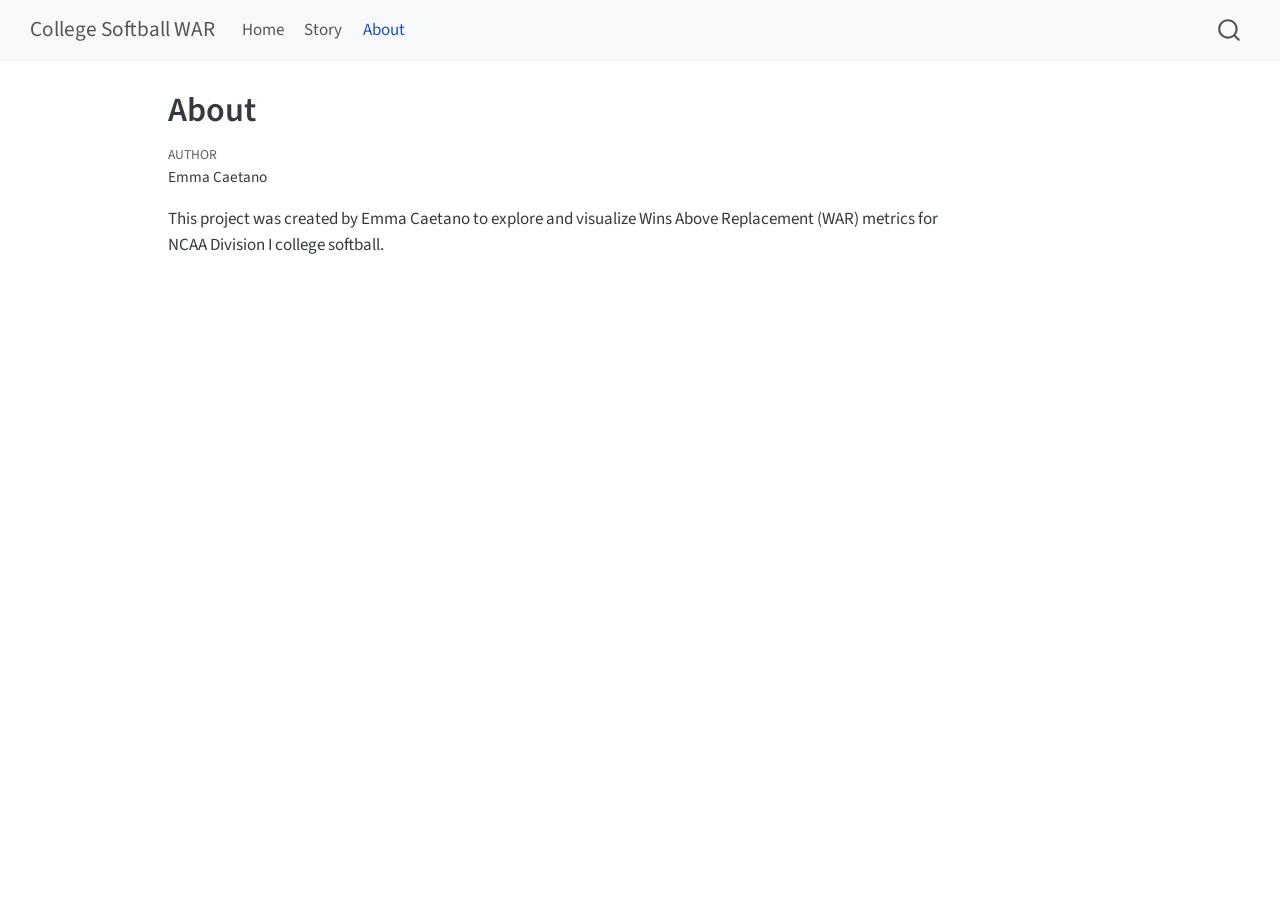
==== about.html @ a1eb8203 "Built site for gh-pages" ====
<!DOCTYPE html>
<html xmlns="http://www.w3.org/1999/xhtml" lang="en" xml:lang="en"><head>

<meta charset="utf-8">
<meta name="generator" content="quarto-1.10.18">

<meta name="viewport" content="width=device-width, initial-scale=1.0, user-scalable=yes">

<meta name="author" content="Emma Caetano">

<title>About – College Softball WAR</title>
<style>
/* Default styles provided by pandoc.
** See https://pandoc.org/MANUAL.html#variables-for-html for config info.
*/
span.smallcaps{font-variant: small-caps;}
div.columns{display: flex; gap: 1.5em;}
div.column{flex: auto;}
@media screen {
div.columns{gap: min(4vw, 1.5em);}
div.column{overflow-x: auto;}
}
div.hanging-indent{margin-left: 1.5em; text-indent: -1.5em;}
ul.task-list{list-style: none;}
ul.task-list li input[type="checkbox"] {
  width: 0.8em;
  margin: 0 0.8em 0.2em -1em; /* quarto-specific, see https://github.com/quarto-dev/quarto-cli/issues/4556 */ 
  vertical-align: middle;
}
</style>


<script src="site_libs/quarto-nav/quarto-nav.js"></script>
<script src="site_libs/quarto-nav/headroom.min.js"></script>
<script src="site_libs/clipboard/clipboard.min.js"></script>
<script src="site_libs/quarto-search/autocomplete.umd.js"></script>
<script src="site_libs/quarto-search/fuse.min.js"></script>
<script src="site_libs/quarto-search/quarto-search.js"></script>
<meta name="quarto:offset" content="./">
<script src="site_libs/quarto-html/quarto.js" type="module"></script>
<script src="site_libs/quarto-html/tabsets/tabsets.js" type="module"></script>
<script src="site_libs/quarto-html/popper.min.js"></script>
<script src="site_libs/quarto-html/tippy.umd.min.js"></script>
<script src="site_libs/quarto-html/anchor.min.js"></script>
<link href="site_libs/quarto-html/tippy.css" rel="stylesheet">
<link href="site_libs/quarto-html/quarto-syntax-highlighting-64a204ab8560d761af7679ceaba22944.css" rel="stylesheet" id="quarto-text-highlighting-styles">
<script src="site_libs/bootstrap/bootstrap.min.js"></script>
<link href="site_libs/bootstrap/bootstrap-icons.css" rel="stylesheet">
<link href="site_libs/bootstrap/bootstrap-3eaf8885052e939fbbbe2bfb513fc417.min.css" rel="stylesheet" append-hash="true" id="quarto-bootstrap" data-mode="light">
<script id="quarto-search-options" type="application/json">{
  "location": "navbar",
  "copy-button": false,
  "collapse-after": 3,
  "panel-placement": "end",
  "type": "overlay",
  "limit": 50,
  "keyboard-shortcut": [
    "f",
    "/",
    "s"
  ],
  "show-item-context": false,
  "language": {
    "search-no-results-text": "No results",
    "search-matching-documents-text": "matching documents",
    "search-copy-link-title": "Copy link to search",
    "search-hide-matches-text": "Hide additional matches",
    "search-more-match-text": "more match in this document",
    "search-more-matches-text": "more matches in this document",
    "search-clear-button-title": "Clear",
    "search-text-placeholder": "",
    "search-detached-cancel-button-title": "Cancel",
    "search-submit-button-title": "Submit",
    "search-label": "Search"
  }
}</script>


<link rel="stylesheet" href="styles.css">
</head>

<body class="nav-fixed quarto-light">

<div id="quarto-search-results"></div>
  <header id="quarto-header" class="headroom fixed-top">
    <nav class="navbar navbar-expand-lg " data-bs-theme="dark">
      <div class="navbar-container container-fluid">
      <div class="navbar-brand-container mx-auto">
    <a class="navbar-brand" href="./index.html">
    <span class="navbar-title">College Softball WAR</span>
    </a>
  </div>
            <div id="quarto-search" class="" title="Search"></div>
          <button class="navbar-toggler" type="button" data-bs-toggle="collapse" data-bs-target="#navbarCollapse" aria-controls="navbarCollapse" role="menu" aria-expanded="false" aria-label="Toggle navigation" onclick="if (window.quartoToggleHeadroom) { window.quartoToggleHeadroom(); }">
  <span class="navbar-toggler-icon"></span>
</button>
          <div class="collapse navbar-collapse" id="navbarCollapse">
            <ul class="navbar-nav navbar-nav-scroll me-auto">
  <li class="nav-item">
    <a class="nav-link" href="./index.html"> 
<span class="menu-text">Home</span></a>
  </li>  
  <li class="nav-item">
    <a class="nav-link" href="./story.html"> 
<span class="menu-text">Story</span></a>
  </li>  
  <li class="nav-item">
    <a class="nav-link active" href="./about.html" aria-current="page"> 
<span class="menu-text">About</span></a>
  </li>  
</ul>
          </div> <!-- /navcollapse -->
            <div class="quarto-navbar-tools">
</div>
      </div> <!-- /container-fluid -->
    </nav>
</header>
<!-- content -->
<div id="quarto-content" class="quarto-container page-columns page-rows-contents page-layout-article page-navbar">
<!-- sidebar -->
<!-- margin-sidebar -->
    <div id="quarto-margin-sidebar" class="sidebar margin-sidebar zindex-bottom">
        
    </div>
<!-- main -->
<main class="content" id="quarto-document-content">

<header id="title-block-header" class="quarto-title-block default">
<div class="quarto-title">
<h1 class="title">About</h1>
</div>



<div class="quarto-title-meta">

    <div>
    <div class="quarto-title-meta-heading">Author</div>
    <div class="quarto-title-meta-contents">
             <p>Emma Caetano </p>
          </div>
  </div>
    
  
    
  </div>
  


</header>


<p>This project was created by Emma Caetano to explore and visualize Wins Above Replacement (WAR) metrics for NCAA Division I college softball.</p>



</main> <!-- /main -->
<script id="quarto-html-after-body" type="application/javascript">
  window.document.addEventListener("DOMContentLoaded", function (event) {
    const icon = "";
    const anchorJS = new window.AnchorJS();
    anchorJS.options = {
      placement: 'right',
      icon: icon
    };
    anchorJS.add('.anchored');
    const isCodeAnnotation = (el) => {
      for (const clz of el.classList) {
        if (clz.startsWith('code-annotation-')) {                     
          return true;
        }
      }
      return false;
    }
    const onCopySuccess = function(e) {
      // button target
      const button = e.trigger;
      // don't keep focus
      button.blur();
      // flash "checked"
      button.classList.add('code-copy-button-checked');
      var currentTitle = button.getAttribute("title");
      button.setAttribute("title", "Copied!");
      let tooltip;
      if (window.bootstrap) {
        button.setAttribute("data-bs-toggle", "tooltip");
        button.setAttribute("data-bs-placement", "left");
        button.setAttribute("data-bs-title", "Copied!");
        tooltip = new bootstrap.Tooltip(button, 
          { trigger: "manual", 
            customClass: "code-copy-button-tooltip",
            offset: [0, -8]});
        tooltip.show();    
      }
      setTimeout(function() {
        if (tooltip) {
          tooltip.hide();
          button.removeAttribute("data-bs-title");
          button.removeAttribute("data-bs-toggle");
          button.removeAttribute("data-bs-placement");
        }
        button.setAttribute("title", currentTitle);
        button.classList.remove('code-copy-button-checked');
      }, 1000);
      // clear code selection
      e.clearSelection();
    }
    const getTextToCopy = function(trigger) {
      const outerScaffold = trigger.parentElement.cloneNode(true);
      const codeEl = outerScaffold.querySelector('code');
      for (const childEl of codeEl.children) {
        if (isCodeAnnotation(childEl)) {
          childEl.remove();
        }
      }
      return codeEl.innerText;
    }
    const clipboard = new window.ClipboardJS('.code-copy-button:not([data-in-quarto-modal])', {
      text: getTextToCopy
    });
    clipboard.on('success', onCopySuccess);
    if (window.document.getElementById('quarto-embedded-source-code-modal')) {
      const clipboardModal = new window.ClipboardJS('.code-copy-button[data-in-quarto-modal]', {
        text: getTextToCopy,
        container: window.document.getElementById('quarto-embedded-source-code-modal')
      });
      clipboardModal.on('success', onCopySuccess);
    }
      var localhostRegex = new RegExp(/^(?:http|https):\/\/localhost\:?[0-9]*\//);
      var mailtoRegex = new RegExp(/^mailto:/);
        var filterRegex = new RegExp('/' + window.location.host + '/');
      var isInternal = (href) => {
          return filterRegex.test(href) || localhostRegex.test(href) || mailtoRegex.test(href);
      }
      // Inspect non-navigation links and adorn them if external
     var links = window.document.querySelectorAll('a[href]:not(.nav-link):not(.navbar-brand):not(.toc-action):not(.sidebar-link):not(.sidebar-item-toggle):not(.pagination-link):not(.no-external):not([aria-hidden]):not(.dropdown-item):not(.quarto-navigation-tool):not(.about-link)');
      for (var i=0; i<links.length; i++) {
        const link = links[i];
        if (!isInternal(link.href)) {
          // undo the damage that might have been done by quarto-nav.js in the case of
          // links that we want to consider external
          if (link.dataset.originalHref !== undefined) {
            link.href = link.dataset.originalHref;
          }
        }
      }
    function tippyHover(el, contentFn, onTriggerFn, onUntriggerFn) {
      const config = {
        allowHTML: true,
        maxWidth: 500,
        delay: 100,
        arrow: false,
        appendTo: function(el) {
            return el.parentElement;
        },
        interactive: true,
        interactiveBorder: 10,
        theme: 'quarto',
        placement: 'bottom-start',
      };
      if (contentFn) {
        config.content = contentFn;
      }
      if (onTriggerFn) {
        config.onTrigger = onTriggerFn;
      }
      if (onUntriggerFn) {
        config.onUntrigger = onUntriggerFn;
      }
      window.tippy(el, config); 
    }
    const noterefs = window.document.querySelectorAll('a[role="doc-noteref"]');
    for (var i=0; i<noterefs.length; i++) {
      const ref = noterefs[i];
      tippyHover(ref, function() {
        // use id or data attribute instead here
        let href = ref.getAttribute('data-footnote-href') || ref.getAttribute('href');
        try { href = new URL(href).hash; } catch {}
        const id = href.replace(/^#\/?/, "");
        const note = window.document.getElementById(id);
        if (note) {
          return note.innerHTML;
        } else {
          return "";
        }
      });
    }
    const xrefs = window.document.querySelectorAll('a.quarto-xref');
    const processXRef = (id, note) => {
      // Strip column container classes
      const stripColumnClz = (el) => {
        el.classList.remove("page-full", "page-columns");
        if (el.children) {
          for (const child of el.children) {
            stripColumnClz(child);
          }
        }
      }
      stripColumnClz(note)
      if (id === null || id.startsWith('sec-')) {
        // Special case sections, only their first couple elements
        const container = document.createElement("div");
        if (note.children && note.children.length > 2) {
          container.appendChild(note.children[0].cloneNode(true));
          for (let i = 1; i < note.children.length; i++) {
            const child = note.children[i];
            if (child.tagName === "P" && child.innerText === "") {
              continue;
            } else {
              container.appendChild(child.cloneNode(true));
              break;
            }
          }
          if (window.Quarto?.typesetMath) {
            window.Quarto.typesetMath(container);
          }
          return container.innerHTML
        } else {
          if (window.Quarto?.typesetMath) {
            window.Quarto.typesetMath(note);
          }
          return note.innerHTML;
        }
      } else {
        // Remove any anchor links if they are present
        const anchorLink = note.querySelector('a.anchorjs-link');
        if (anchorLink) {
          anchorLink.remove();
        }
        if (window.Quarto?.typesetMath) {
          window.Quarto.typesetMath(note);
        }
        if (note.classList.contains("callout")) {
          return note.outerHTML;
        } else {
          return note.innerHTML;
        }
      }
    }
    for (var i=0; i<xrefs.length; i++) {
      const xref = xrefs[i];
      tippyHover(xref, undefined, function(instance) {
        instance.disable();
        let url = xref.getAttribute('href');
        let hash = undefined; 
        if (url.startsWith('#')) {
          hash = url;
        } else {
          try { hash = new URL(url).hash; } catch {}
        }
        if (hash) {
          const id = hash.replace(/^#\/?/, "");
          const note = window.document.getElementById(id);
          if (note !== null) {
            try {
              const html = processXRef(id, note.cloneNode(true));
              instance.setContent(html);
            } finally {
              instance.enable();
              instance.show();
            }
          } else {
            // See if we can fetch this
            fetch(url.split('#')[0])
            .then(res => res.text())
            .then(html => {
              const parser = new DOMParser();
              const htmlDoc = parser.parseFromString(html, "text/html");
              const note = htmlDoc.getElementById(id);
              if (note !== null) {
                const html = processXRef(id, note);
                instance.setContent(html);
              } 
            }).finally(() => {
              instance.enable();
              instance.show();
            });
          }
        } else {
          // See if we can fetch a full url (with no hash to target)
          // This is a special case and we should probably do some content thinning / targeting
          fetch(url)
          .then(res => res.text())
          .then(html => {
            const parser = new DOMParser();
            const htmlDoc = parser.parseFromString(html, "text/html");
            const note = htmlDoc.querySelector('main.content');
            if (note !== null) {
              // This should only happen for chapter cross references
              // (since there is no id in the URL)
              // remove the first header
              if (note.children.length > 0 && note.children[0].tagName === "HEADER") {
                note.children[0].remove();
              }
              const html = processXRef(null, note);
              instance.setContent(html);
            } 
          }).finally(() => {
            instance.enable();
            instance.show();
          });
        }
      }, function(instance) {
      });
    }
        let selectedAnnoteEl;
        const selectorForAnnotation = ( cell, annotation) => {
          let cellAttr = 'data-code-cell="' + cell + '"';
          let lineAttr = 'data-code-annotation="' +  annotation + '"';
          const selector = 'span[' + cellAttr + '][' + lineAttr + ']';
          return selector;
        }
        const selectCodeLines = (annoteEl) => {
          const doc = window.document;
          const targetCell = annoteEl.getAttribute("data-target-cell");
          const targetAnnotation = annoteEl.getAttribute("data-target-annotation");
          const annoteSpan = window.document.querySelector(selectorForAnnotation(targetCell, targetAnnotation));
          const lines = annoteSpan.getAttribute("data-code-lines").split(",");
          const lineIds = lines.map((line) => {
            return targetCell + "-" + line;
          })
          let top = null;
          let height = null;
          let parent = null;
          if (lineIds.length > 0) {
              //compute the position of the single el (top and bottom and make a div)
              const el = window.document.getElementById(lineIds[0]);
              top = el.offsetTop;
              height = el.offsetHeight;
              parent = el.parentElement.parentElement;
            if (lineIds.length > 1) {
              const lastEl = window.document.getElementById(lineIds[lineIds.length - 1]);
              const bottom = lastEl.offsetTop + lastEl.offsetHeight;
              height = bottom - top;
            }
            if (top !== null && height !== null && parent !== null) {
              // cook up a div (if necessary) and position it 
              let div = window.document.getElementById("code-annotation-line-highlight");
              if (div === null) {
                div = window.document.createElement("div");
                div.setAttribute("id", "code-annotation-line-highlight");
                div.style.position = 'absolute';
                parent.appendChild(div);
              }
              div.style.top = top - 2 + "px";
              div.style.height = height + 4 + "px";
              div.style.left = 0;
              let gutterDiv = window.document.getElementById("code-annotation-line-highlight-gutter");
              if (gutterDiv === null) {
                gutterDiv = window.document.createElement("div");
                gutterDiv.setAttribute("id", "code-annotation-line-highlight-gutter");
                gutterDiv.style.position = 'absolute';
                const codeCell = window.document.getElementById(targetCell);
                const gutter = codeCell.querySelector('.code-annotation-gutter');
                gutter.appendChild(gutterDiv);
              }
              gutterDiv.style.top = top - 2 + "px";
              gutterDiv.style.height = height + 4 + "px";
            }
            selectedAnnoteEl = annoteEl;
          }
        };
        const unselectCodeLines = () => {
          const elementsIds = ["code-annotation-line-highlight", "code-annotation-line-highlight-gutter"];
          elementsIds.forEach((elId) => {
            const div = window.document.getElementById(elId);
            if (div) {
              div.remove();
            }
          });
          selectedAnnoteEl = undefined;
        };
          // Handle positioning of the toggle
      window.addEventListener(
        "resize",
        throttle(() => {
          elRect = undefined;
          if (selectedAnnoteEl) {
            selectCodeLines(selectedAnnoteEl);
          }
        }, 10)
      );
      function throttle(fn, ms) {
      let throttle = false;
      let timer;
        return (...args) => {
          if(!throttle) { // first call gets through
              fn.apply(this, args);
              throttle = true;
          } else { // all the others get throttled
              if(timer) clearTimeout(timer); // cancel #2
              timer = setTimeout(() => {
                fn.apply(this, args);
                timer = throttle = false;
              }, ms);
          }
        };
      }
        // Attach click handler to the DT
        const annoteDls = window.document.querySelectorAll('dt[data-target-cell]');
        for (const annoteDlNode of annoteDls) {
          annoteDlNode.addEventListener('click', (event) => {
            const clickedEl = event.target;
            if (clickedEl !== selectedAnnoteEl) {
              unselectCodeLines();
              const activeEl = window.document.querySelector('dt[data-target-cell].code-annotation-active');
              if (activeEl) {
                activeEl.classList.remove('code-annotation-active');
              }
              selectCodeLines(clickedEl);
              clickedEl.classList.add('code-annotation-active');
            } else {
              // Unselect the line
              unselectCodeLines();
              clickedEl.classList.remove('code-annotation-active');
            }
          });
        }
    const findCites = (el) => {
      const parentEl = el.parentElement;
      if (parentEl) {
        const cites = parentEl.dataset.cites;
        if (cites) {
          return {
            el,
            cites: cites.split(' ')
          };
        } else {
          return findCites(el.parentElement)
        }
      } else {
        return undefined;
      }
    };
    var bibliorefs = window.document.querySelectorAll('a[role="doc-biblioref"]');
    for (var i=0; i<bibliorefs.length; i++) {
      const ref = bibliorefs[i];
      const citeInfo = findCites(ref);
      if (citeInfo) {
        tippyHover(citeInfo.el, function() {
          var popup = window.document.createElement('div');
          citeInfo.cites.forEach(function(cite) {
            var citeDiv = window.document.createElement('div');
            citeDiv.classList.add('hanging-indent');
            citeDiv.classList.add('csl-entry');
            var biblioDiv = window.document.getElementById('ref-' + cite);
            if (biblioDiv) {
              citeDiv.innerHTML = biblioDiv.innerHTML;
            }
            popup.appendChild(citeDiv);
          });
          return popup.innerHTML;
        });
      }
    }
  });
  </script>
</div> <!-- /content -->




</body></html>
---- site_libs/quarto-html/tippy.css ----
.tippy-box[data-animation=fade][data-state=hidden]{opacity:0}[data-tippy-root]{max-width:calc(100vw - 10px)}.tippy-box{position:relative;background-color:#333;color:#fff;border-radius:4px;font-size:14px;line-height:1.4;white-space:normal;outline:0;transition-property:transform,visibility,opacity}.tippy-box[data-placement^=top]>.tippy-arrow{bottom:0}.tippy-box[data-placement^=top]>.tippy-arrow:before{bottom:-7px;left:0;border-width:8px 8px 0;border-top-color:initial;transform-origin:center top}.tippy-box[data-placement^=bottom]>.tippy-arrow{top:0}.tippy-box[data-placement^=bottom]>.tippy-arrow:before{top:-7px;left:0;border-width:0 8px 8px;border-bottom-color:initial;transform-origin:center bottom}.tippy-box[data-placement^=left]>.tippy-arrow{right:0}.tippy-box[data-placement^=left]>.tippy-arrow:before{border-width:8px 0 8px 8px;border-left-color:initial;right:-7px;transform-origin:center left}.tippy-box[data-placement^=right]>.tippy-arrow{left:0}.tippy-box[data-placement^=right]>.tippy-arrow:before{left:-7px;border-width:8px 8px 8px 0;border-right-color:initial;transform-origin:center right}.tippy-box[data-inertia][data-state=visible]{transition-timing-function:cubic-bezier(.54,1.5,.38,1.11)}.tippy-arrow{width:16px;height:16px;color:#333}.tippy-arrow:before{content:"";position:absolute;border-color:transparent;border-style:solid}.tippy-content{position:relative;padding:5px 9px;z-index:1}
---- site_libs/quarto-html/quarto-syntax-highlighting-64a204ab8560d761af7679ceaba22944.css ----
/* quarto syntax highlight colors */
:root {
  --quarto-hl-ot-color: #003B4F;
  --quarto-hl-at-color: #657422;
  --quarto-hl-ss-color: #20794D;
  --quarto-hl-an-color: #5E5E5E;
  --quarto-hl-fu-color: #4758AB;
  --quarto-hl-st-color: #20794D;
  --quarto-hl-cf-color: #003B4F;
  --quarto-hl-op-color: #5E5E5E;
  --quarto-hl-er-color: #AD0000;
  --quarto-hl-bn-color: #AD0000;
  --quarto-hl-al-color: #AD0000;
  --quarto-hl-va-color: #111111;
  --quarto-hl-bu-color: inherit;
  --quarto-hl-ex-color: inherit;
  --quarto-hl-pp-color: #AD0000;
  --quarto-hl-in-color: #5E5E5E;
  --quarto-hl-vs-color: #20794D;
  --quarto-hl-wa-color: #5E5E5E;
  --quarto-hl-do-color: #5E5E5E;
  --quarto-hl-im-color: #00769E;
  --quarto-hl-ch-color: #20794D;
  --quarto-hl-dt-color: #AD0000;
  --quarto-hl-fl-color: #AD0000;
  --quarto-hl-co-color: #5E5E5E;
  --quarto-hl-cv-color: #5E5E5E;
  --quarto-hl-cn-color: #8f5902;
  --quarto-hl-sc-color: #5E5E5E;
  --quarto-hl-dv-color: #AD0000;
  --quarto-hl-kw-color: #003B4F;
}

/* other quarto variables */
:root {
  --quarto-font-monospace: SFMono-Regular, Menlo, Monaco, Consolas, "Liberation Mono", "Courier New", monospace;
}

/* syntax highlight based on Pandoc's rules */
pre > code.sourceCode > span {
  color: #003B4F;
}

code.sourceCode > span {
  color: #003B4F;
}

div.sourceCode,
div.sourceCode pre.sourceCode {
  color: #003B4F;
}

/* Normal */
code span {
  color: #003B4F;
}

/* Alert */
code span.al {
  color: #AD0000;
  font-style: inherit;
}

/* Annotation */
code span.an {
  color: #5E5E5E;
  font-style: inherit;
}

/* Attribute */
code span.at {
  color: #657422;
  font-style: inherit;
}

/* BaseN */
code span.bn {
  color: #AD0000;
  font-style: inherit;
}

/* BuiltIn */
code span.bu {
  font-style: inherit;
}

/* ControlFlow */
code span.cf {
  color: #003B4F;
  font-weight: bold;
  font-style: inherit;
}

/* Char */
code span.ch {
  color: #20794D;
  font-style: inherit;
}

/* Constant */
code span.cn {
  color: #8f5902;
  font-style: inherit;
}

/* Comment */
code span.co {
  color: #5E5E5E;
  font-style: inherit;
}

/* CommentVar */
code span.cv {
  color: #5E5E5E;
  font-style: italic;
}

/* Documentation */
code span.do {
  color: #5E5E5E;
  font-style: italic;
}

/* DataType */
code span.dt {
  color: #AD0000;
  font-style: inherit;
}

/* DecVal */
code span.dv {
  color: #AD0000;
  font-style: inherit;
}

/* Error */
code span.er {
  color: #AD0000;
  font-style: inherit;
}

/* Extension */
code span.ex {
  font-style: inherit;
}

/* Float */
code span.fl {
  color: #AD0000;
  font-style: inherit;
}

/* Function */
code span.fu {
  color: #4758AB;
  font-style: inherit;
}

/* Import */
code span.im {
  color: #00769E;
  font-style: inherit;
}

/* Information */
code span.in {
  color: #5E5E5E;
  font-style: inherit;
}

/* Keyword */
code span.kw {
  color: #003B4F;
  font-weight: bold;
  font-style: inherit;
}

/* Operator */
code span.op {
  color: #5E5E5E;
  font-style: inherit;
}

/* Other */
code span.ot {
  color: #003B4F;
  font-style: inherit;
}

/* Preprocessor */
code span.pp {
  color: #AD0000;
  font-style: inherit;
}

/* SpecialChar */
code span.sc {
  color: #5E5E5E;
  font-style: inherit;
}

/* SpecialString */
code span.ss {
  color: #20794D;
  font-style: inherit;
}

/* String */
code span.st {
  color: #20794D;
  font-style: inherit;
}

/* Variable */
code span.va {
  color: #111111;
  font-style: inherit;
}

/* VerbatimString */
code span.vs {
  color: #20794D;
  font-style: inherit;
}

/* Warning */
code span.wa {
  color: #5E5E5E;
  font-style: italic;
}

.prevent-inlining {
  content: "</";
}

/*# sourceMappingURL=9d8d5bb603a83b8298b89080a598c93b.css.map */
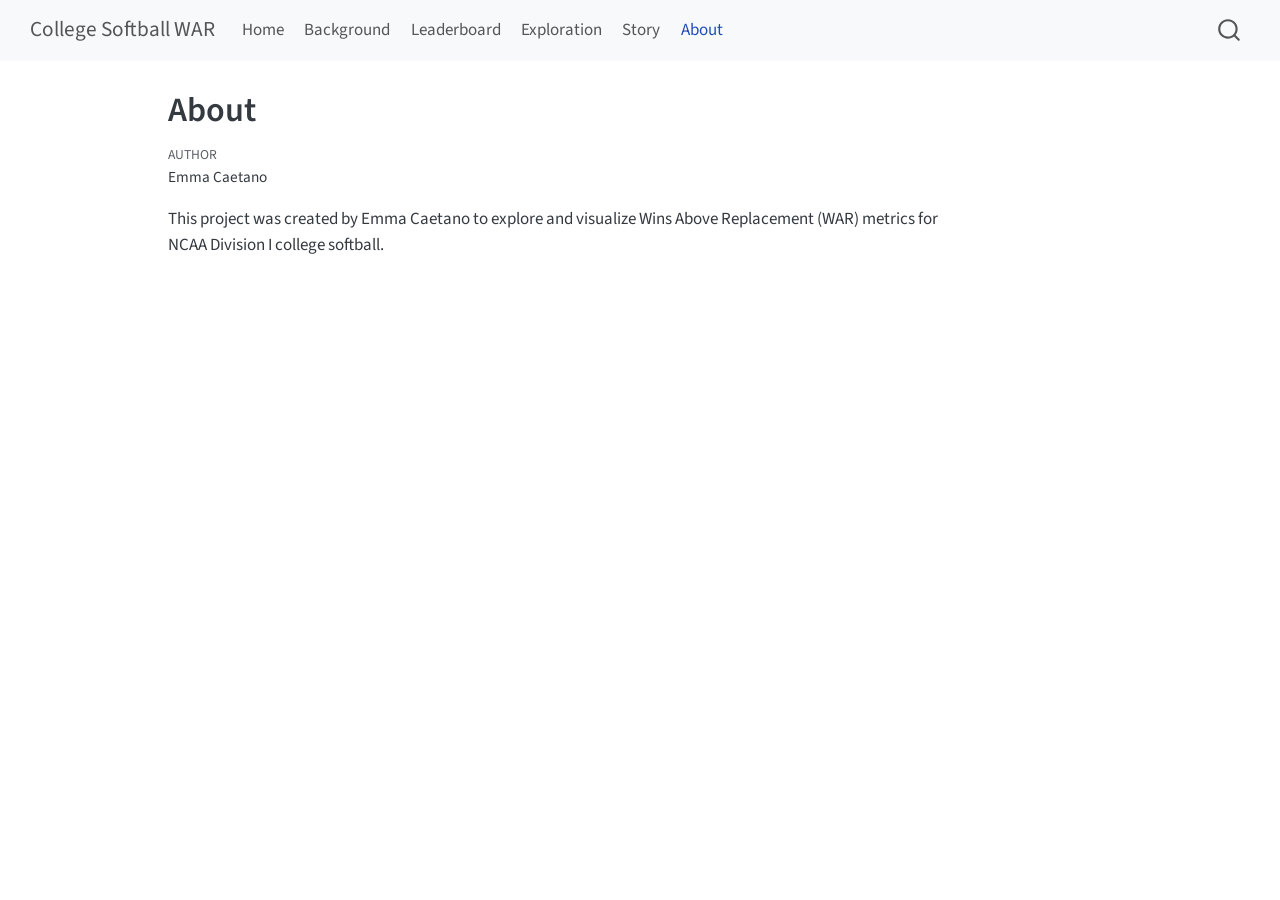
==== commit c261eaf5: "Built site for gh-pages" ====
--- a/about.html
+++ b/about.html
@@ -101,6 +101,18 @@
 <span class="menu-text">Home</span></a>
   </li>  
   <li class="nav-item">
+    <a class="nav-link" href="./background.html"> 
+<span class="menu-text">Background</span></a>
+  </li>  
+  <li class="nav-item">
+    <a class="nav-link" href="./leaderboard.html"> 
+<span class="menu-text">Leaderboard</span></a>
+  </li>  
+  <li class="nav-item">
+    <a class="nav-link" href="./explore.html"> 
+<span class="menu-text">Exploration</span></a>
+  </li>  
+  <li class="nav-item">
     <a class="nav-link" href="./story.html"> 
 <span class="menu-text">Story</span></a>
   </li>  
@@ -228,7 +240,7 @@
     }
       var localhostRegex = new RegExp(/^(?:http|https):\/\/localhost\:?[0-9]*\//);
       var mailtoRegex = new RegExp(/^mailto:/);
-        var filterRegex = new RegExp('/' + window.location.host + '/');
+        var filterRegex = new RegExp("https:\/\/ecaetano-30\.github\.io\/college-softball-WAR\/");
       var isInternal = (href) => {
           return filterRegex.test(href) || localhostRegex.test(href) || mailtoRegex.test(href);
       }
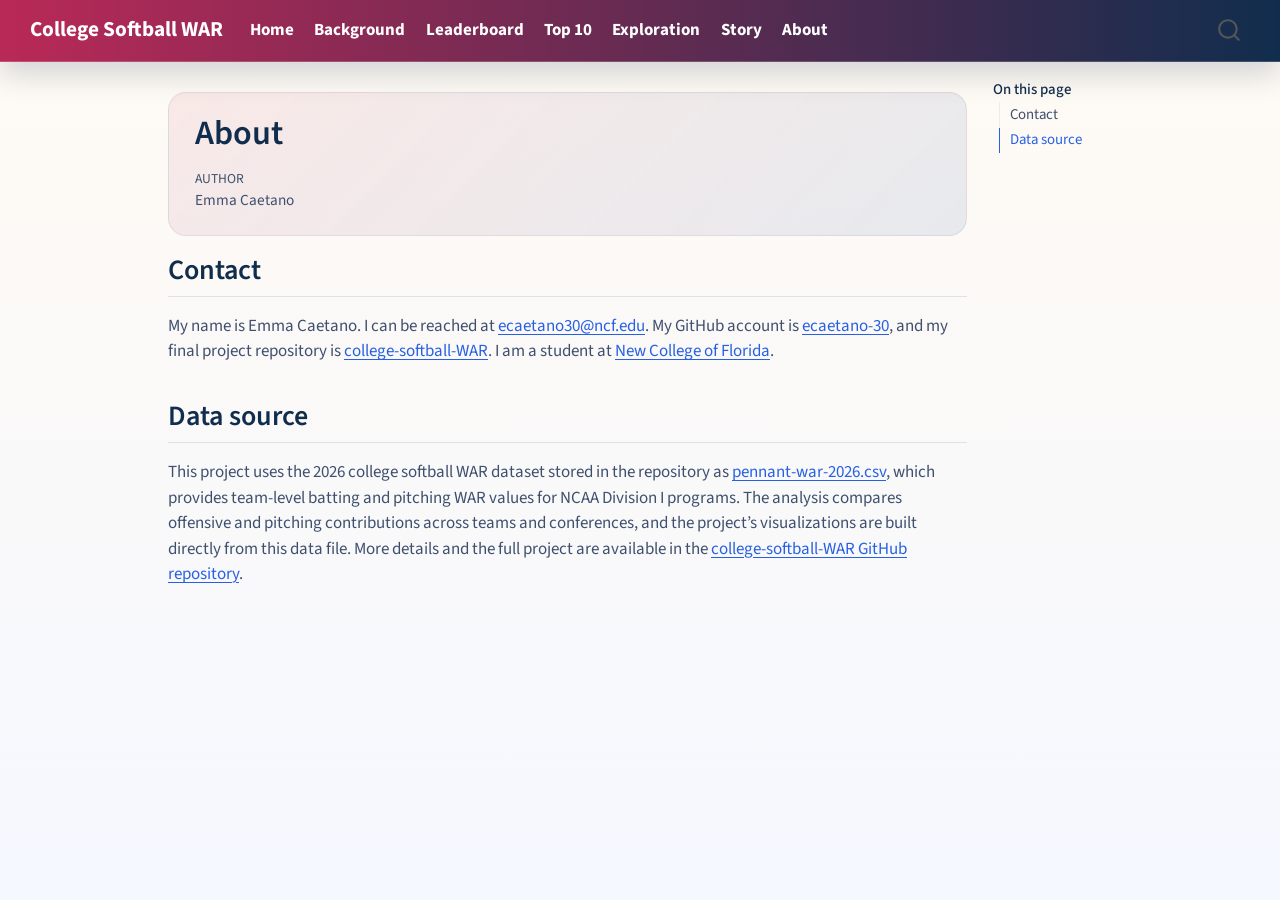
==== commit b6ac4ae5: "Built site for gh-pages" ====
--- a/about.html
+++ b/about.html
@@ -109,6 +109,10 @@
 <span class="menu-text">Leaderboard</span></a>
   </li>  
   <li class="nav-item">
+    <a class="nav-link" href="./top10.html"> 
+<span class="menu-text">Top 10</span></a>
+  </li>  
+  <li class="nav-item">
     <a class="nav-link" href="./explore.html"> 
 <span class="menu-text">Exploration</span></a>
   </li>  
@@ -131,8 +135,15 @@
 <div id="quarto-content" class="quarto-container page-columns page-rows-contents page-layout-article page-navbar">
 <!-- sidebar -->
 <!-- margin-sidebar -->
-    <div id="quarto-margin-sidebar" class="sidebar margin-sidebar zindex-bottom">
-        
+    <div id="quarto-margin-sidebar" class="sidebar margin-sidebar">
+        <nav id="TOC" role="doc-toc" class="toc-active">
+    <h2 id="toc-title">On this page</h2>
+   
+  <ul>
+  <li><a href="#contact" id="toc-contact" class="nav-link active" data-scroll-target="#contact">Contact</a></li>
+  <li><a href="#data-source" id="toc-data-source" class="nav-link" data-scroll-target="#data-source">Data source</a></li>
+  </ul>
+</nav>
     </div>
 <!-- main -->
 <main class="content" id="quarto-document-content">
@@ -162,9 +173,16 @@
 </header>
 
 
-<p>This project was created by Emma Caetano to explore and visualize Wins Above Replacement (WAR) metrics for NCAA Division I college softball.</p>
-
-
+<section id="contact" class="level2">
+<h2 class="anchored" data-anchor-id="contact">Contact</h2>
+<p>My name is Emma Caetano. I can be reached at <a href="mailto:ecaetano30@ncf.edu">ecaetano30@ncf.edu</a>. My GitHub account is <a href="https://github.com/ecaetano-30">ecaetano-30</a>, and my final project repository is <a href="https://github.com/ecaetano-30/college-softball-WAR">college-softball-WAR</a>. I am a student at <a href="https://www.ncf.edu/">New College of Florida</a>.</p>
+</section>
+<section id="data-source" class="level2">
+<h2 class="anchored" data-anchor-id="data-source">Data source</h2>
+<p>This project uses the 2026 college softball WAR dataset stored in the repository as <a href="pennant-war-2026.csv">pennant-war-2026.csv</a>, which provides team-level batting and pitching WAR values for NCAA Division I programs. The analysis compares offensive and pitching contributions across teams and conferences, and the project’s visualizations are built directly from this data file. More details and the full project are available in the <a href="https://github.com/ecaetano-30/college-softball-WAR">college-softball-WAR GitHub repository</a>.</p>
+
+
+</section>
 
 </main> <!-- /main -->
 <script id="quarto-html-after-body" type="application/javascript">
--- a/styles.css
+++ b/styles.css
@@ -0,0 +1,136 @@
+:root {
+  --softball-red-50: #fff5f7;
+  --softball-red-100: #ffe2ea;
+  --softball-red-300: #f7b5c9;
+  --softball-red-500: #dd5d82;
+  --softball-red-700: #b92957;
+  --softball-red-900: #7d1639;
+  --softball-cream: #fffaf3;
+  --softball-navy-50: #edf5ff;
+  --softball-navy-200: #cfe2ff;
+  --softball-navy-500: #4f7bb1;
+  --softball-navy-800: #112d4d;
+  --softball-gold: #f4c767;
+  --softball-gold-deep: #d99e2a;
+  --ink-900: #1d2b45;
+  --ink-700: #3f506e;
+  --white: #ffffff;
+}
+
+body {
+  background: linear-gradient(180deg, var(--softball-cream) 0%, #f5f8ff 100%);
+  color: var(--ink-900);
+}
+
+.navbar {
+  background: linear-gradient(90deg, var(--softball-red-700) 0%, var(--softball-navy-800) 100%) !important;
+  border-bottom: 1px solid rgba(255, 255, 255, 0.18);
+  box-shadow: 0 12px 30px rgba(17, 45, 77, 0.18);
+}
+
+.navbar .nav-link,
+.navbar-brand {
+  color: var(--white) !important;
+  font-weight: 700;
+}
+
+.navbar .nav-link:hover,
+.navbar .nav-link:focus {
+  color: var(--softball-gold) !important;
+}
+
+.quarto-title-block {
+  background: linear-gradient(135deg, rgba(185, 41, 87, 0.08), rgba(79, 123, 177, 0.12));
+  border: 1px solid rgba(17, 45, 77, 0.08);
+  border-radius: 18px;
+  padding: 1.25rem 1.5rem;
+  margin-bottom: 1.5rem;
+}
+
+h1, h2, h3,
+.quarto-title-meta-heading,
+.title {
+  color: var(--softball-navy-800);
+}
+
+.card,
+.team-result,
+.stat-card,
+.player-war-panel {
+  background: rgba(255, 255, 255, 0.92);
+  border: 1px solid rgba(17, 45, 77, 0.08);
+  box-shadow: 0 14px 28px rgba(17, 45, 77, 0.08);
+}
+
+.leaderboard-summary {
+  display: grid;
+  grid-template-columns: repeat(4, minmax(0, 1fr));
+  gap: 1rem;
+  margin: 1.5rem 0 2rem;
+}
+
+.stat-card {
+  background: linear-gradient(180deg, #ffffff 0%, #eef7ff 100%);
+  border: 1px solid rgba(17, 45, 77, 0.08);
+  border-radius: 14px;
+  padding: 1rem 1.25rem;
+  box-shadow: 0 12px 24px rgba(17, 45, 77, 0.08);
+}
+
+.stat-card .label {
+  display: block;
+  color: var(--softball-navy-500);
+  font-size: 0.75rem;
+  text-transform: uppercase;
+  letter-spacing: 0.08em;
+  margin-bottom: 0.5rem;
+}
+
+.stat-card .value {
+  font-size: clamp(1.1rem, 1.8vw, 1.6rem);
+  font-weight: 700;
+  color: var(--softball-red-700);
+}
+
+.table, table,
+.reactable {
+  border-radius: 12px;
+  overflow: hidden;
+}
+
+thead {
+  background: linear-gradient(90deg, var(--softball-red-100), var(--softball-navy-200));
+}
+
+th {
+  color: var(--softball-navy-800) !important;
+}
+
+tr:nth-child(even) {
+  background: rgba(237, 245, 255, 0.75);
+}
+
+tr:hover {
+  background: rgba(185, 41, 87, 0.09);
+}
+
+.btn,
+.button {
+  background: linear-gradient(90deg, var(--softball-red-500), var(--softball-navy-500));
+  border: none;
+  color: var(--white);
+}
+
+p, li, td {
+  color: var(--ink-700);
+}
+
+::selection {
+  background: rgba(244, 199, 103, 0.35);
+}
+
+@media (max-width: 800px) {
+  .leaderboard-summary {
+    grid-template-columns: repeat(2, minmax(0, 1fr));
+  }
+}
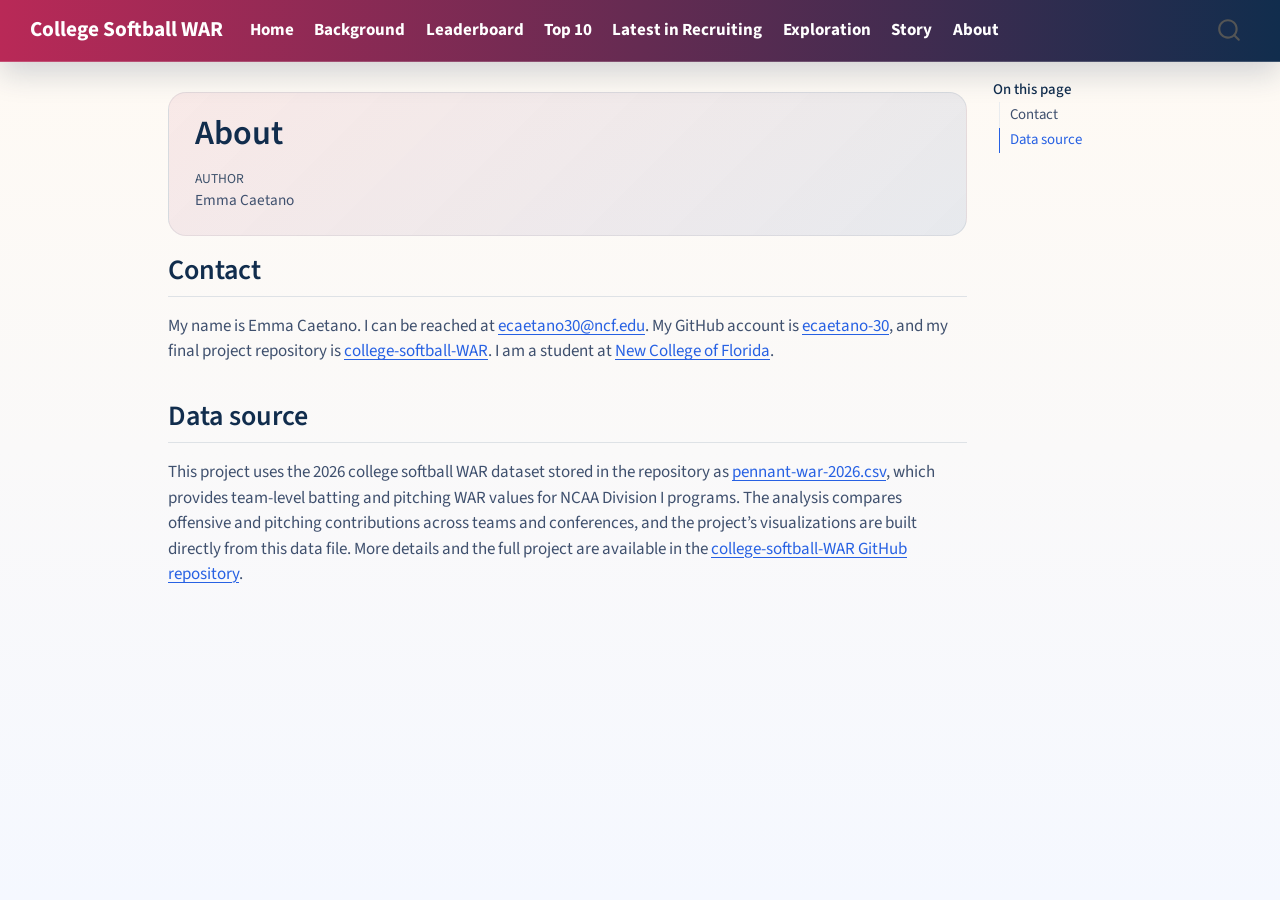
==== commit bcade091: "Built site for gh-pages" ====
--- a/about.html
+++ b/about.html
@@ -113,6 +113,10 @@
 <span class="menu-text">Top 10</span></a>
   </li>  
   <li class="nav-item">
+    <a class="nav-link" href="./latest-in-recruiting.html"> 
+<span class="menu-text">Latest in Recruiting</span></a>
+  </li>  
+  <li class="nav-item">
     <a class="nav-link" href="./explore.html"> 
 <span class="menu-text">Exploration</span></a>
   </li>  
--- a/styles.css
+++ b/styles.css
@@ -98,6 +98,59 @@
   overflow: hidden;
 }
 
+.player-hover-card {
+  position: relative;
+  display: inline-block;
+}
+
+.player-link {
+  color: var(--softball-navy-800);
+  text-decoration: underline;
+  text-decoration-color: rgba(79, 123, 177, 0.45);
+  font-weight: 700;
+}
+
+.player-tooltip {
+  position: absolute;
+  left: 0;
+  top: calc(100% + 10px);
+  z-index: 20;
+  width: 220px;
+  background: rgba(255, 255, 255, 0.99);
+  border: 1px solid rgba(17, 45, 77, 0.12);
+  border-radius: 12px;
+  box-shadow: 0 16px 32px rgba(17, 45, 77, 0.18);
+  padding: 0.6rem;
+  opacity: 0;
+  pointer-events: none;
+  transform: translateY(8px);
+  transition: opacity 0.2s ease, transform 0.2s ease;
+}
+
+.player-hover-card:hover .player-tooltip,
+.player-hover-card:focus-within .player-tooltip {
+  opacity: 1;
+  transform: translateY(0);
+}
+
+.player-tooltip img {
+  width: 100%;
+  height: 110px;
+  object-fit: cover;
+  border-radius: 8px;
+  margin-bottom: 0.5rem;
+}
+
+.player-tooltip-name {
+  font-weight: 700;
+  color: var(--softball-navy-800);
+  margin-bottom: 0.25rem;
+}
+
+.rt-td {
+  overflow: visible !important;
+}
+
 thead {
   background: linear-gradient(90deg, var(--softball-red-100), var(--softball-navy-200));
 }
